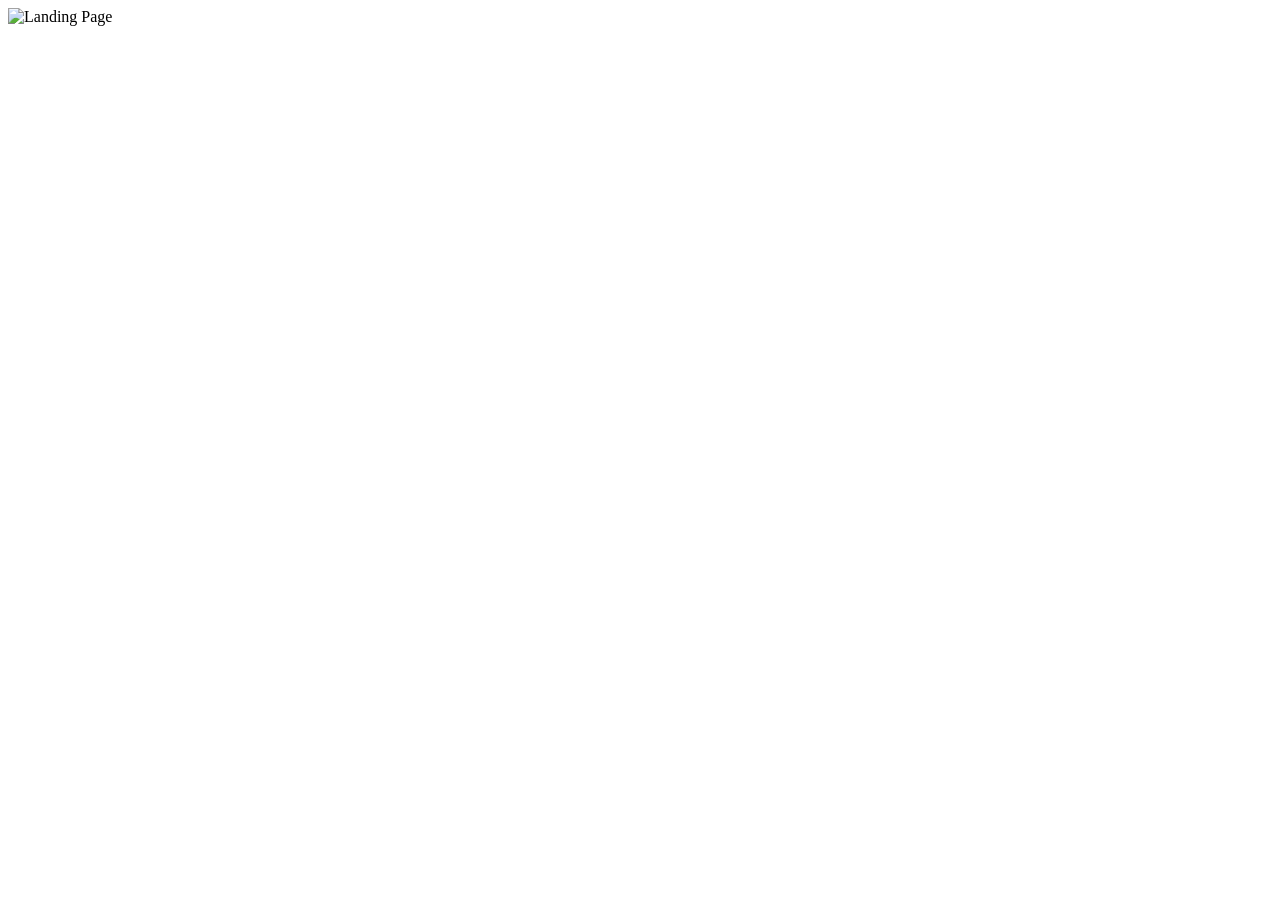
==== index.html @ 7bbec49e "Initial commit Created from https://vercel.com/new" ====
<!DOCTYPE html>
<html lang="en">
<head>
    <meta charset="UTF-8">
    <meta name="viewport" content="width=device-width, initial-scale=1.0">
    <title>For Someone Special</title>

    <link rel="stylesheet" href="css/landing.css">
</head>
<body>

    <!-- Background Image -->
    <img
        src="assets/landing.png"
        alt="Landing Page"
        id="landing-image"
    >

    <!-- Invisible Duck Button -->
    <div id="duck-hotspot"></div>

    <!-- Transition Overlay -->
    <div id="fade-overlay"></div>

    <script src="js/landing.js"></script>

</body>
</html>
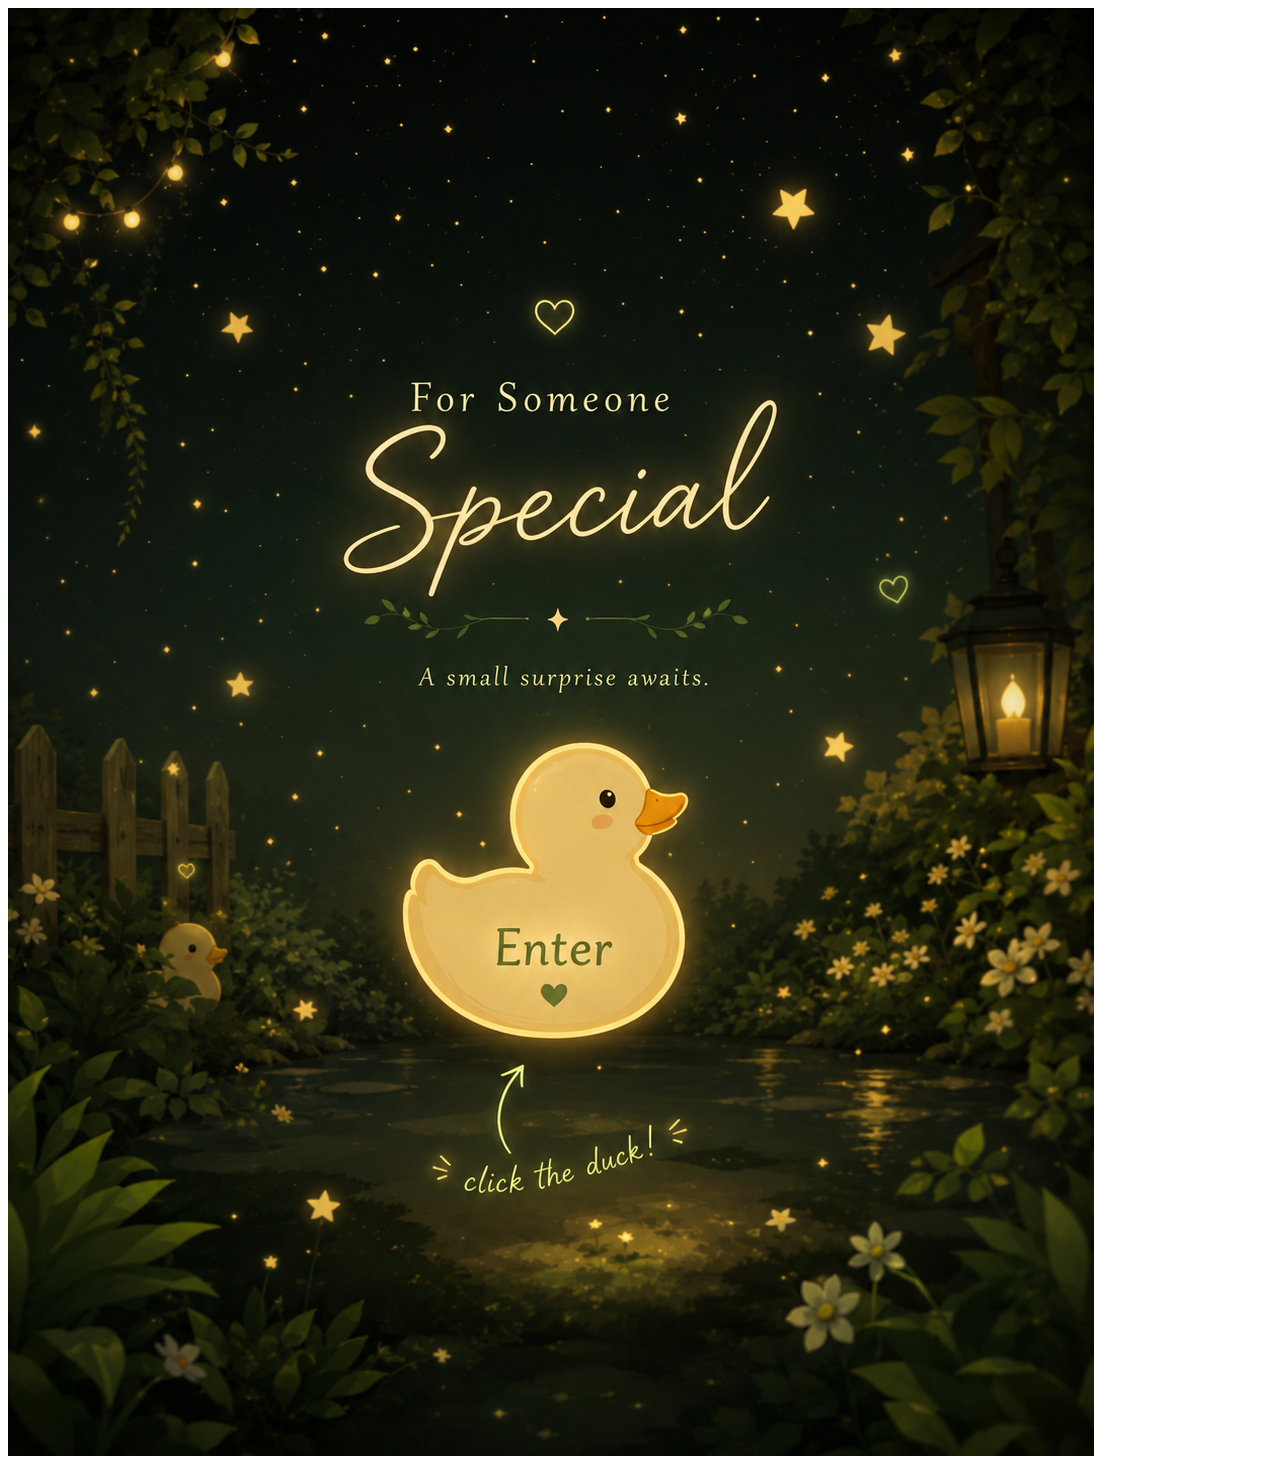
==== commit a8433bb8: "Update index.html" ====
--- a/index.html
+++ b/index.html
@@ -11,7 +11,7 @@
 
     <!-- Background Image -->
     <img
-        src="assets/landing.png"
+        src="landing.png"
         alt="Landing Page"
         id="landing-image"
     >
@@ -25,4 +25,4 @@
     <script src="js/landing.js"></script>
 
 </body>
-</html>+</html>
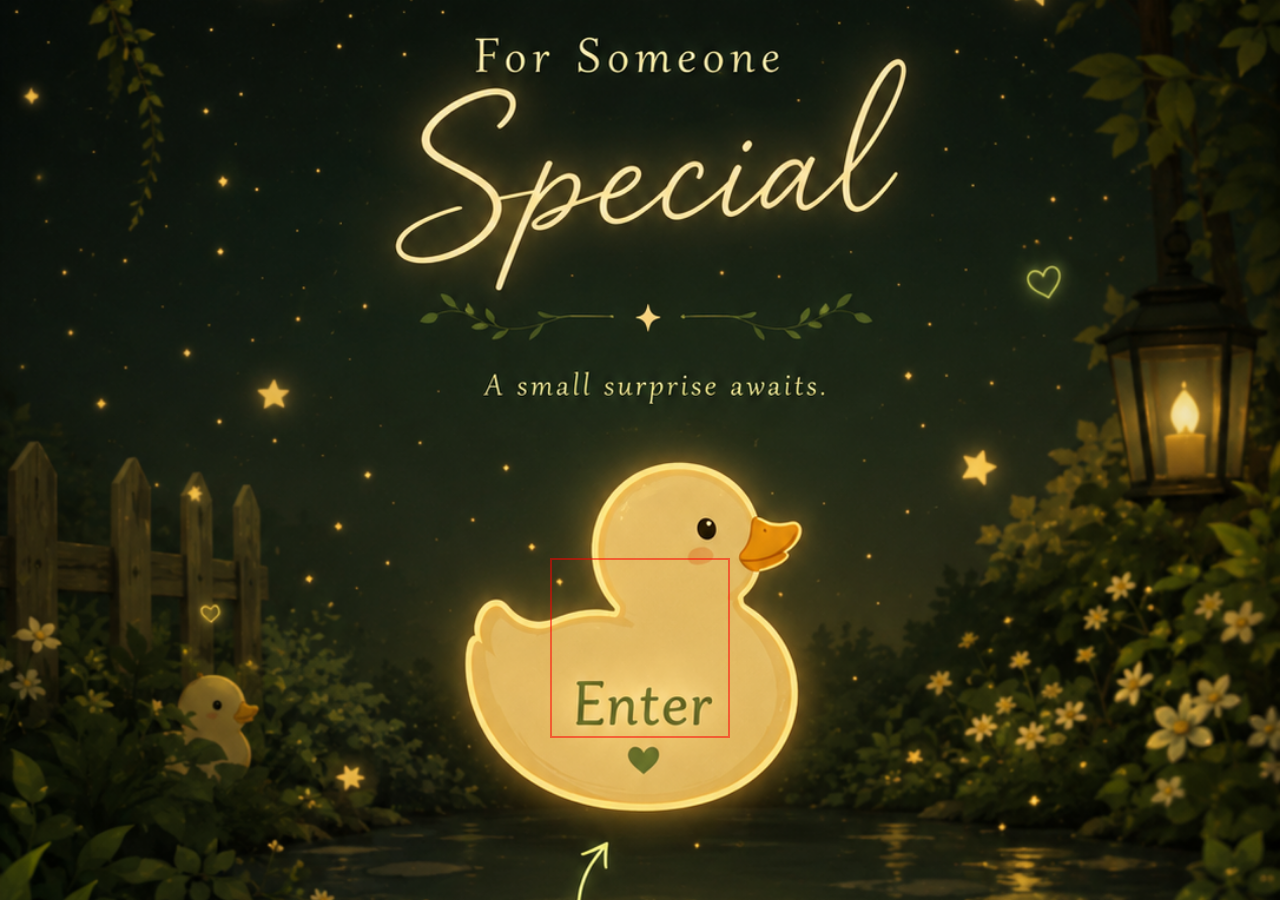
==== commit dd7d63d4: "Update index.html" ====
--- a/index.html
+++ b/index.html
@@ -1,28 +1,32 @@
 <!DOCTYPE html>
 <html lang="en">
-<head>
-    <meta charset="UTF-8">
-    <meta name="viewport" content="width=device-width, initial-scale=1.0">
-    <title>For Someone Special</title>
+    <head>
+        <meta charset="UTF-8">
 
-    <link rel="stylesheet" href="css/landing.css">
+<meta name="viewport"
+      content="width=device-width, initial-scale=1.0">
+
+<title>For Someone Special</title>
+
+<link rel="stylesheet"
+      href="landing.css">
+
 </head>
-<body>
+    <body><!-- Background Image -->
 
-    <!-- Background Image -->
-    <img
-        src="landing.png"
-        alt="Landing Page"
-        id="landing-image"
-    >
+<img
+    src="landing.png"
+    alt="Landing Page"
+    id="landing-image">
 
-    <!-- Invisible Duck Button -->
-    <div id="duck-hotspot"></div>
+<!-- Invisible Duck Click Area -->
 
-    <!-- Transition Overlay -->
-    <div id="fade-overlay"></div>
+<div id="duck-hotspot"></div>
 
-    <script src="js/landing.js"></script>
+<!-- Fade Transition -->
 
-</body>
-</html>
+<div id="fade-overlay"></div>
+
+<script src="landing.js"></script>
+
+</body></html>
--- a/landing.css
+++ b/landing.css
@@ -0,0 +1,136 @@
+*{
+margin:0;
+padding:0;
+box-sizing:border-box;
+}
+
+html,
+body{
+width:100%;
+height:100%;
+overflow:hidden;
+}
+
+body{
+position:relative;
+background:#000;
+}
+
+/* Landing Artwork */
+
+#landing-image{
+width:100%;
+height:100%;
+object-fit:cover;
+display:block;
+}
+
+/* Duck Click Area */
+
+#duck-hotspot{
+
+position:absolute;
+
+/* Adjust these values later */
+left:50%;
+top:72%;
+
+width:180px;
+height:180px;
+
+transform:translate(-50%, -50%);
+
+cursor:pointer;
+
+z-index:10;
+
+-webkit-tap-highlight-color:transparent;
+
+/* TEMPORARY FOR POSITIONING */
+
+border:2px solid rgba(255,0,0,.5);
+
+}
+
+/* Fade Transition */
+
+#fade-overlay{
+
+position:fixed;
+
+inset:0;
+
+background:#000;
+
+opacity:0;
+
+pointer-events:none;
+
+z-index:999;
+
+transition:opacity 1.5s ease;
+
+}
+
+#fade-overlay.active{
+opacity:1;
+}
+
+/* Star Burst */
+
+.burst-star{
+
+position:fixed;
+
+color:#fff6d6;
+
+font-size:14px;
+
+pointer-events:none;
+
+z-index:1000;
+
+animation:
+burst 1.5s ease-out forwards;
+
+}
+
+@keyframes burst{
+
+from{
+
+    opacity:1;
+
+    transform:
+    translate(0,0)
+    scale(1);
+
+}
+
+to{
+
+    opacity:0;
+
+    transform:
+    translate(
+        var(--x),
+        var(--y)
+    )
+    scale(0);
+
+}
+
+}
+
+/* Mobile */
+
+@media (max-width:768px){
+
+#duck-hotspot{
+
+    width:150px;
+    height:150px;
+
+}
+
+}
